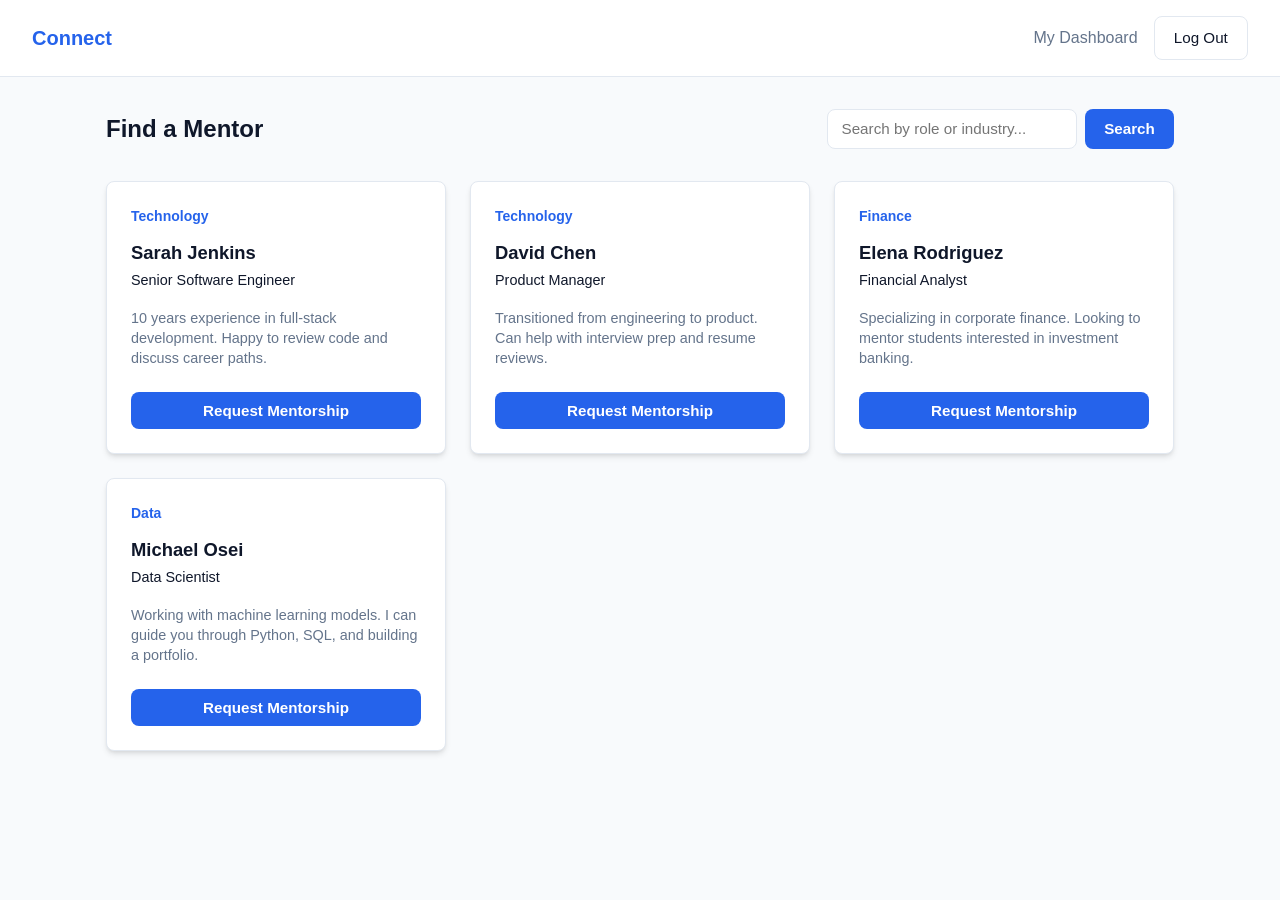
==== browse.html @ aa66d470 "added frontend withdummy data" ====
<!DOCTYPE html>
<html lang="en">
<head>
  <meta charset="UTF-8">
  <meta name="viewport" content="width=device-width, initial-scale=1.0">
  <title>Browse Mentors | Connect</title>
  <link rel="stylesheet" href="assets/css/style.css">
</head>
<body>

  <nav class="navbar">
    <a href="index.html" class="brand">Connect</a>
    <div class="nav-links">
      <a href="dashboard-student.html">My Dashboard</a>
      <a href="index.html" class="btn btn-outline">Log Out</a>
    </div>
  </nav>

  <main class="container">
    <div style="display: flex; justify-content: space-between; align-items: center; margin-bottom: 2rem; flex-wrap: wrap; gap: 1rem;">
      <h2>Find a Mentor</h2>
      <div style="display: flex; gap: 0.5rem;">
        <input type="text" id="searchInput" class="form-control" placeholder="Search by role or industry..." style="width: 250px;">
        <button class="btn btn-primary" onclick="filterMentors()">Search</button>
      </div>
    </div>

    <!-- Mentor Grid -->
    <div class="grid-3" id="mentorGrid">
      <!-- Cards will be generated by browse.js -->
    </div>
  </main>

  <script src="assets/js/browse.js"></script>
</body>
</html>
---- assets/css/style.css ----
/* Mobile Optimization */
@media (max-width: 768px) {
  .navbar {
    flex-direction: column;
    gap: 1rem;
    padding: 1rem;
  }

  .nav-links {
    width: 100%;
    justify-content: center;
    flex-wrap: wrap;
    gap: 0.5rem;
  }
  
  .nav-links a {
    text-align: center;
  }

  /* Shrinks buttons slightly on small screens */
  .btn {
    padding: 0.5rem 1rem; 
  }

  /* Ensures the two hero buttons stack if the screen is too narrow */
  main div[style*="display: flex"] {
    flex-wrap: wrap;
  }
}


:root {
  --primary: #2563eb;
  --primary-hover: #1d4ed8;
  --bg-main: #f8fafc;
  --surface: #ffffff;
  --text-dark: #0f172a;
  --text-muted: #64748b;
  --border: #e2e8f0;
  --shadow: 0 4px 6px -1px rgba(0, 0, 0, 0.1), 0 2px 4px -2px rgba(0, 0, 0, 0.1);
  --radius: 8px;
}

* {
  box-sizing: border-box;
  margin: 0;
  padding: 0;
  font-family: -apple-system, BlinkMacSystemFont, "Segoe UI", Roboto, Oxygen, Ubuntu, Cantarell, sans-serif;
}

body {
  background-color: var(--bg-main);
  color: var(--text-dark);
  line-height: 1.5;
  min-height: 100vh;
  display: flex;
  flex-direction: column;
}

/* Navbar */
.navbar {
  background: var(--surface);
  border-bottom: 1px solid var(--border);
  padding: 1rem 2rem;
  display: flex;
  justify-content: space-between;
  align-items: center;
}

.brand {
  font-size: 1.25rem;
  font-weight: 700;
  color: var(--primary);
  text-decoration: none;
}

.nav-links {
  display: flex;
  gap: 1rem;
  align-items: center;
}

.nav-links a {
  text-decoration: none;
  color: var(--text-muted);
  font-weight: 500;
  transition: color 0.2s;
}

.nav-links a:hover {
  color: var(--primary);
}

/* Base Layout Containers */
.container {
  max-width: 1100px;
  margin: 2rem auto;
  padding: 0 1rem;
  width: 100%;
  flex: 1;
}

/* Buttons */
.btn {
  display: inline-block;
  padding: 0.6rem 1.2rem;
  border-radius: var(--radius);
  font-weight: 600;
  text-decoration: none;
  cursor: pointer;
  border: none;
  font-size: 0.95rem;
  transition: all 0.2s ease;
}

.btn-primary {
  background: var(--primary);
  color: white;
}

.btn-primary:hover {
  background: var(--primary-hover);
}

.btn-outline {
  border: 1px solid var(--border);
  background: transparent;
  color: var(--text-dark);
}

.btn-outline:hover {
  background: var(--bg-main);
}

.btn-danger {
  background: #ef4444;
  color: white;
}

.btn-danger:hover {
  background: #dc2626;
}

/* Form Styles */
.auth-card {
  max-width: 420px;
  margin: 3rem auto;
  background: var(--surface);
  padding: 2rem;
  border-radius: var(--radius);
  border: 1px solid var(--border);
  box-shadow: var(--shadow);
}

.form-group {
  margin-bottom: 1.25rem;
}

.form-group label {
  display: block;
  font-size: 0.875rem;
  font-weight: 600;
  margin-bottom: 0.4rem;
}

.form-control {
  width: 100%;
  padding: 0.65rem 0.85rem;
  border: 1px solid var(--border);
  border-radius: var(--radius);
  font-size: 0.95rem;
  outline: none;
}

.form-control:focus {
  border-color: var(--primary);
}

/* Grid & Cards */
.grid-3 {
  display: grid;
  grid-template-columns: repeat(auto-fill, minmax(300px, 1fr));
  gap: 1.5rem;
  margin-top: 1.5rem;
}

.card {
  background: var(--surface);
  border: 1px solid var(--border);
  border-radius: var(--radius);
  padding: 1.5rem;
  box-shadow: var(--shadow);
}

.card-title {
  font-size: 1.15rem;
  font-weight: 700;
  margin-bottom: 0.25rem;
}

.card-subtitle {
  color: var(--primary);
  font-size: 0.875rem;
  font-weight: 600;
  margin-bottom: 0.75rem;
}

/* Badges */
.badge {
  display: inline-block;
  padding: 0.25rem 0.6rem;
  font-size: 0.75rem;
  font-weight: 700;
  border-radius: 9999px;
  text-transform: uppercase;
}

.badge-pending {
  background: #fef3c7;
  color: #d97706;
}

.badge-accepted {
  background: #dcfce7;
  color: #15803d;
}

.badge-declined {
  background: #fee2e2;
  color: #b91c1c;
}

.nav-links a.btn-primary {
  color: #ffffff;
}

.nav-links a.btn-outline {
  color: var(--text-dark);
}
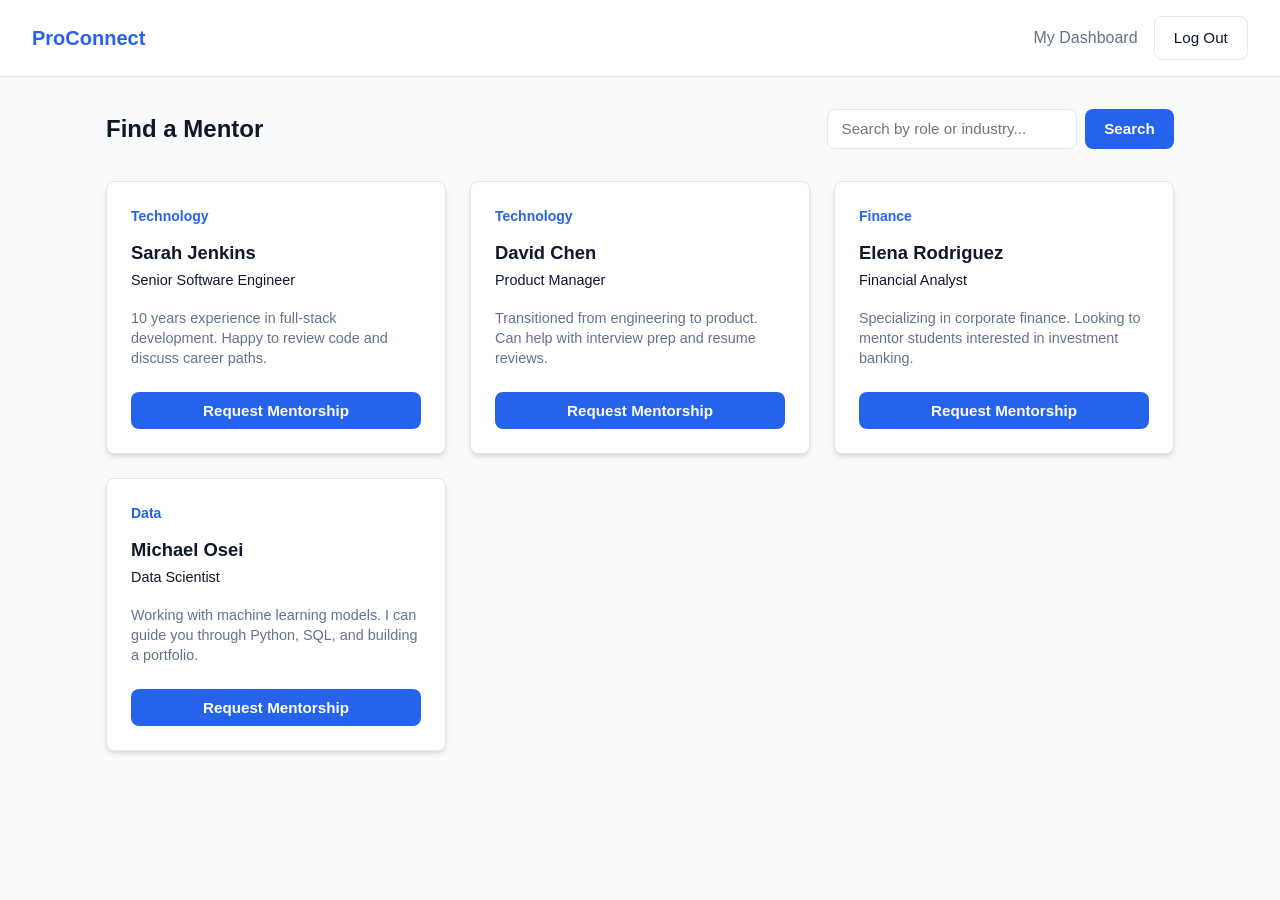
==== commit d8933312: "renamed to proconnect" ====
--- a/browse.html
+++ b/browse.html
@@ -3,13 +3,13 @@
 <head>
   <meta charset="UTF-8">
   <meta name="viewport" content="width=device-width, initial-scale=1.0">
-  <title>Browse Mentors | Connect</title>
+  <title>Browse Mentors | ProConnect</title>
   <link rel="stylesheet" href="assets/css/style.css">
 </head>
 <body>
 
   <nav class="navbar">
-    <a href="index.html" class="brand">Connect</a>
+    <a href="index.html" class="brand">ProConnect</a>
     <div class="nav-links">
       <a href="dashboard-student.html">My Dashboard</a>
       <a href="index.html" class="btn btn-outline">Log Out</a>
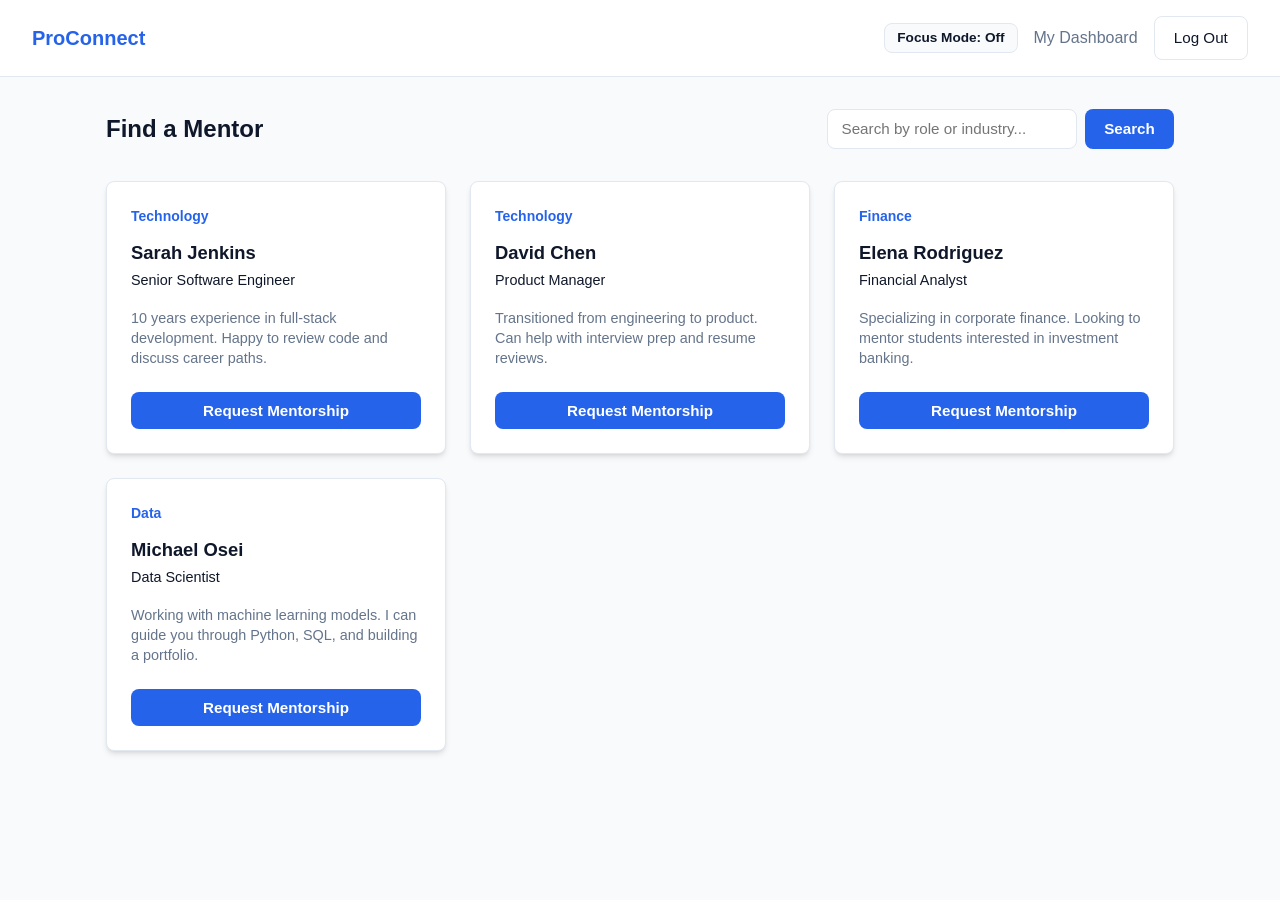
==== commit 7a26c82e: "Complete responsive frontend and toggleable keyboard focus mode" ====
--- a/browse.html
+++ b/browse.html
@@ -32,5 +32,6 @@
   </main>
 
   <script src="assets/js/browse.js"></script>
+  <script src="assets/js/accessibility.js"></script>
 </body>
 </html>
--- a/assets/css/style.css
+++ b/assets/css/style.css
@@ -1,34 +1,3 @@
-/* Mobile Optimization */
-@media (max-width: 768px) {
-  .navbar {
-    flex-direction: column;
-    gap: 1rem;
-    padding: 1rem;
-  }
-
-  .nav-links {
-    width: 100%;
-    justify-content: center;
-    flex-wrap: wrap;
-    gap: 0.5rem;
-  }
-  
-  .nav-links a {
-    text-align: center;
-  }
-
-  /* Shrinks buttons slightly on small screens */
-  .btn {
-    padding: 0.5rem 1rem; 
-  }
-
-  /* Ensures the two hero buttons stack if the screen is too narrow */
-  main div[style*="display: flex"] {
-    flex-wrap: wrap;
-  }
-}
-
-
 :root {
   --primary: #2563eb;
   --primary-hover: #1d4ed8;
@@ -91,6 +60,14 @@
   color: var(--primary);
 }
 
+.nav-links a.btn-primary {
+  color: #ffffff;
+}
+
+.nav-links a.btn-outline {
+  color: var(--text-dark);
+}
+
 /* Base Layout Containers */
 .container {
   max-width: 1100px;
@@ -230,10 +207,88 @@
   color: #b91c1c;
 }
 
-.nav-links a.btn-primary {
-  color: #ffffff;
-}
-
-.nav-links a.btn-outline {
-  color: var(--text-dark);
+/* =========================================
+   Toggleable Keyboard & Focus Accessibility
+   ========================================= */
+
+.a11y-toggle {
+  background: var(--bg-main);
+  color: var(--text-dark);
+  border: 1px solid var(--border);
+  border-radius: var(--radius);
+  padding: 0.4rem 0.75rem;
+  font-size: 0.85rem;
+  font-weight: 600;
+  cursor: pointer;
+  transition: all 0.2s ease;
+}
+
+.a11y-toggle:hover {
+  border-color: var(--primary);
+}
+
+.a11y-toggle[aria-pressed="true"] {
+  background: #0f172a;
+  color: #facc15;
+  border-color: #0f172a;
+}
+
+/* Skip Link (Hidden off-screen until Tab is pressed) */
+.skip-link {
+  position: absolute;
+  top: -100px;
+  left: 1rem;
+  background: #0f172a;
+  color: #facc15;
+  padding: 0.75rem 1.25rem;
+  border-radius: var(--radius);
+  font-weight: 700;
+  text-decoration: none;
+  z-index: 1000;
+  transition: top 0.2s ease;
+}
+
+body.focus-assist .skip-link:focus {
+  top: 1rem;
+}
+
+/* High-Visibility Focus Indicators (Active when Focus Mode is ON) */
+body.focus-assist a:focus,
+body.focus-assist button:focus,
+body.focus-assist input:focus,
+body.focus-assist select:focus {
+  outline: 3px solid #f59e0b !important;
+  outline-offset: 3px !important;
+  box-shadow: 0 0 0 5px rgba(245, 158, 11, 0.25);
+}
+
+/* =========================================
+   Mobile Optimization (Must stay at bottom)
+   ========================================= */
+
+@media (max-width: 768px) {
+  .navbar {
+    flex-direction: column;
+    gap: 1rem;
+    padding: 1rem;
+  }
+
+  .nav-links {
+    width: 100%;
+    justify-content: center;
+    flex-wrap: wrap;
+    gap: 0.5rem;
+  }
+  
+  .nav-links a {
+    text-align: center;
+  }
+
+  .btn {
+    padding: 0.5rem 1rem; 
+  }
+
+  main div[style*="display: flex"] {
+    flex-wrap: wrap;
+  }
 }
